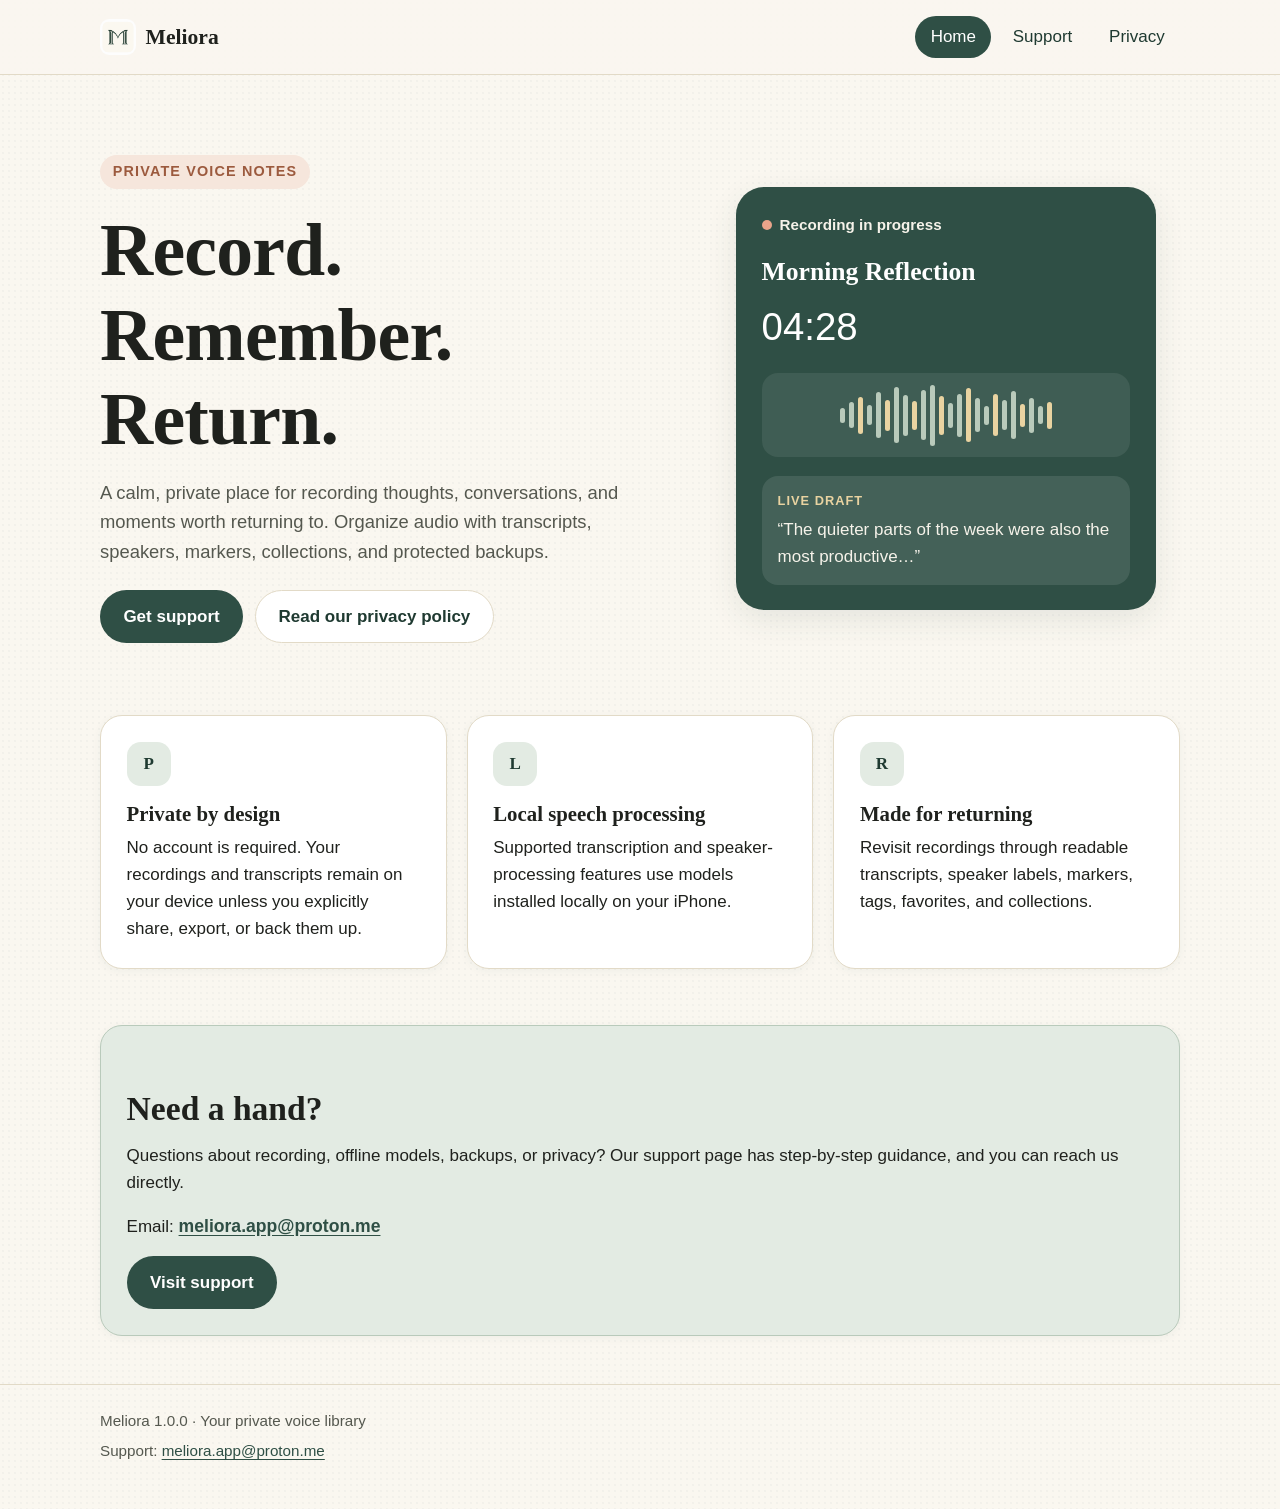
==== index.html @ bd2d9e7c "Publish Meliora privacy and support website" ====
<!doctype html>
<html lang="en">
<head>
  <meta charset="utf-8">
  <meta name="viewport" content="width=device-width, initial-scale=1">
  <title>Meliora: Record. Remember. Return.</title>
  <meta name="description" content="Meliora is a private, offline-first iPhone app for voice recording, local transcription, speaker separation, markers, and protected backups. No account required.">
  <meta name="theme-color" content="#2f4f45">
  <link rel="canonical" href="https://weird-guitar.github.io/meliora-support/">
  <meta property="og:title" content="Meliora: Record. Remember. Return.">
  <meta property="og:description" content="A private, offline-first iPhone app for voice recording, local transcription, and protected backups.">
  <meta property="og:url" content="https://weird-guitar.github.io/meliora-support/">
  <meta property="og:type" content="website">
  <link rel="stylesheet" href="./style.css">
</head>
<body>
  <a class="skip-link" href="#main">Skip to content</a>

  <header class="site-header">
    <div class="container nav">
      <a class="brand" href="./">
        <img src="./assets/meliora-icon.png" alt="" width="36" height="36">
        <span>Meliora</span>
      </a>
      <nav aria-label="Main">
        <ul class="nav-links">
          <li><a href="./" aria-current="page">Home</a></li>
          <li><a href="./support/">Support</a></li>
          <li><a href="./privacy/">Privacy</a></li>
        </ul>
      </nav>
    </div>
  </header>

  <main id="main">
    <div class="container">

      <section class="hero" aria-labelledby="hero-title">
        <div>
          <p class="eyebrow">Private voice notes</p>
          <h1 id="hero-title">Record.<br>Remember.<br>Return.</h1>
          <p class="lede">A calm, private place for recording thoughts, conversations, and moments worth returning to. Organize audio with transcripts, speakers, markers, collections, and protected backups.</p>
          <div class="actions">
            <a class="button primary" href="./support/">Get support</a>
            <a class="button secondary" href="./privacy/">Read our privacy policy</a>
          </div>
        </div>

        <div class="hero-card" role="img" aria-label="Example of the Meliora recording screen with fictional content: Morning Reflection, recording in progress, 4 minutes 28 seconds.">
          <p class="status"><span class="dot" aria-hidden="true"></span>Recording in progress</p>
          <p class="card-title">Morning Reflection</p>
          <p class="timer">04:28</p>
          <div class="waveform" aria-hidden="true">
            <span style="--h: 22%"></span>
            <span style="--h: 38%"></span>
            <span style="--h: 55%"></span>
            <span style="--h: 30%"></span>
            <span style="--h: 68%"></span>
            <span style="--h: 46%"></span>
            <span style="--h: 82%"></span>
            <span style="--h: 60%"></span>
            <span style="--h: 42%"></span>
            <span style="--h: 74%"></span>
            <span style="--h: 90%"></span>
            <span style="--h: 58%"></span>
            <span style="--h: 36%"></span>
            <span style="--h: 64%"></span>
            <span style="--h: 80%"></span>
            <span style="--h: 50%"></span>
            <span style="--h: 28%"></span>
            <span style="--h: 62%"></span>
            <span style="--h: 44%"></span>
            <span style="--h: 70%"></span>
            <span style="--h: 34%"></span>
            <span style="--h: 52%"></span>
            <span style="--h: 26%"></span>
            <span style="--h: 40%"></span>
          </div>
          <div class="live-draft">
            <p class="label">Live Draft</p>
            <p>“The quieter parts of the week were also the most productive…”</p>
          </div>
        </div>
      </section>

      <section class="features" aria-labelledby="features-title">
        <h2 id="features-title" class="visually-hidden">Why Meliora</h2>

        <article class="card">
          <div class="icon" aria-hidden="true">P</div>
          <h3>Private by design</h3>
          <p>No account is required. Your recordings and transcripts remain on your device unless you explicitly share, export, or back them up.</p>
        </article>

        <article class="card">
          <div class="icon" aria-hidden="true">L</div>
          <h3>Local speech processing</h3>
          <p>Supported transcription and speaker-processing features use models installed locally on your iPhone.</p>
        </article>

        <article class="card">
          <div class="icon" aria-hidden="true">R</div>
          <h3>Made for returning</h3>
          <p>Revisit recordings through readable transcripts, speaker labels, markers, tags, favorites, and collections.</p>
        </article>
      </section>

      <section class="card cta" aria-labelledby="cta-title">
        <h2 id="cta-title">Need a hand?</h2>
        <p>Questions about recording, offline models, backups, or privacy? Our support page has step-by-step guidance, and you can reach us directly.</p>
        <p>Email: <a class="mailto" href="mailto:meliora.app@proton.me">meliora.app@proton.me</a></p>
        <div class="actions">
          <a class="button primary" href="./support/">Visit support</a>
        </div>
      </section>

    </div>
  </main>

  <footer class="site-footer">
    <div class="container">
      <p>Meliora 1.0.0 · Your private voice library</p>
      <p>Support: <a href="mailto:meliora.app@proton.me">meliora.app@proton.me</a></p>
    </div>
  </footer>
</body>
</html>
---- style.css ----
:root {
  --cream: #faf7f0;
  --paper: #f3eee2;
  --card: #ffffff;
  --line: #e2dac7;
  --green: #2f4f45;
  --green-deep: #1f3a31;
  --sage: #b9cabb;
  --sage-soft: #e3ebe3;
  --terracotta: #9c5a3e;
  --terracotta-soft: #f6e6dc;
  --amber: #e3b25f;
  --amber-soft: #fbf1d9;
  --ink: #1f211d;
  --muted: #55584f;
  --radius: 22px;
  --shadow: 0 10px 30px rgba(47, 79, 69, 0.10);
  --serif: "Iowan Old Style", Baskerville, Georgia, "Times New Roman", serif;
  --sans: -apple-system, BlinkMacSystemFont, "SF Pro Text", "Segoe UI", sans-serif;
}

*, *::before, *::after { box-sizing: border-box; }

html { -webkit-text-size-adjust: 100%; }

body {
  margin: 0;
  min-height: 100vh;
  font-family: var(--sans);
  font-size: 1.0625rem;
  line-height: 1.6;
  color: var(--ink);
  background-color: var(--cream);
  background-image:
    radial-gradient(rgba(47, 79, 69, 0.035) 1px, transparent 1px);
  background-size: 6px 6px;
}

img { max-width: 100%; height: auto; display: block; }

a { color: var(--green); text-underline-offset: 3px; }
a:hover { color: var(--green-deep); }

a:focus-visible,
button:focus-visible {
  outline: 3px solid var(--green-deep);
  outline-offset: 3px;
  border-radius: 6px;
}

h1, h2, h3 {
  font-family: var(--serif);
  color: var(--ink);
  line-height: 1.15;
  font-weight: 700;
}

h1 { font-size: clamp(2.6rem, 8vw, 4.6rem); margin: 0 0 1rem; letter-spacing: -0.01em; }
h2 { font-size: clamp(1.6rem, 4vw, 2.1rem); margin: 2.4rem 0 0.8rem; }
h3 { font-size: 1.3rem; margin: 0 0 0.5rem; }

p { margin: 0 0 1rem; }

.container {
  width: min(1080px, 100% - 2.5rem);
  margin-inline: auto;
}

.visually-hidden {
  position: absolute !important;
  width: 1px; height: 1px;
  overflow: hidden;
  clip: rect(0 0 0 0);
  white-space: nowrap;
}

.skip-link {
  position: absolute;
  left: 1rem;
  top: -4rem;
  background: var(--green);
  color: #fff;
  padding: 0.6rem 1rem;
  border-radius: 999px;
  z-index: 10;
}
.skip-link:focus { top: 1rem; }

/* Navigation */
.site-header {
  border-bottom: 1px solid var(--line);
  background: rgba(250, 247, 240, 0.92);
}
.nav {
  display: flex;
  flex-wrap: wrap;
  align-items: center;
  justify-content: space-between;
  gap: 0.75rem 1.5rem;
  padding: 1rem 0;
}
.brand {
  display: inline-flex;
  align-items: center;
  gap: 0.6rem;
  text-decoration: none;
  color: var(--ink);
  font-family: var(--serif);
  font-size: 1.35rem;
  font-weight: 700;
}
.brand img { width: 36px; height: 36px; border-radius: 9px; }
.nav-links {
  list-style: none;
  display: flex;
  flex-wrap: wrap;
  gap: 0.4rem;
  margin: 0;
  padding: 0;
}
.nav-links a {
  display: inline-block;
  padding: 0.45rem 0.95rem;
  border-radius: 999px;
  text-decoration: none;
  color: var(--green-deep);
  background: transparent;
  font-weight: 500;
}
.nav-links a:hover { background: var(--sage-soft); }
.nav-links a[aria-current="page"] {
  background: var(--green);
  color: #fff;
}

/* Hero */
.hero {
  display: grid;
  gap: 2.5rem;
  align-items: center;
  padding: 3.5rem 0 2.5rem;
}
.eyebrow {
  display: inline-block;
  font-size: 0.9rem;
  font-weight: 600;
  letter-spacing: 0.08em;
  text-transform: uppercase;
  color: var(--terracotta);
  background: var(--terracotta-soft);
  padding: 0.35rem 0.8rem;
  border-radius: 999px;
  margin-bottom: 1.2rem;
}
.lede {
  font-size: 1.15rem;
  color: var(--muted);
  max-width: 34rem;
}
.actions {
  display: flex;
  flex-wrap: wrap;
  gap: 0.75rem;
  margin-top: 1.5rem;
}
.button {
  display: inline-flex;
  align-items: center;
  justify-content: center;
  min-height: 48px;
  padding: 0.75rem 1.4rem;
  border-radius: 999px;
  font-weight: 600;
  text-decoration: none;
  border: 1px solid transparent;
}
.button.primary {
  background: var(--green);
  color: #ffffff;
}
.button.primary:hover { background: var(--green-deep); color: #ffffff; }
.button.secondary {
  background: var(--card);
  color: var(--green-deep);
  border-color: var(--line);
}
.button.secondary:hover { background: var(--sage-soft); color: var(--green-deep); }

/* App-style recording preview */
.hero-card {
  background: var(--green);
  color: #f6f3ea;
  border-radius: 28px;
  padding: 1.6rem;
  box-shadow: var(--shadow);
  max-width: 420px;
  width: 100%;
  justify-self: center;
}
.status {
  display: flex;
  align-items: center;
  gap: 0.5rem;
  font-size: 0.95rem;
  font-weight: 600;
  margin: 0 0 0.9rem;
  color: #f6f3ea;
}
.dot {
  width: 10px;
  height: 10px;
  border-radius: 50%;
  background: #e9a48a;
  display: inline-block;
}
.card-title {
  font-family: var(--serif);
  font-size: 1.6rem;
  font-weight: 700;
  margin: 0 0 0.2rem;
  color: #ffffff;
}
.timer {
  font-variant-numeric: tabular-nums;
  font-size: 2.4rem;
  font-weight: 300;
  margin: 0 0 1rem;
  color: #ffffff;
}
.waveform {
  display: flex;
  align-items: center;
  justify-content: center;
  gap: 4px;
  height: 84px;
  margin: 0 0 1.2rem;
  padding: 0.5rem;
  background: rgba(255, 255, 255, 0.08);
  border-radius: 16px;
}
.waveform span {
  display: block;
  width: 5px;
  height: var(--h);
  border-radius: 3px;
  background: var(--sage);
}
.waveform span:nth-child(3n) { background: #e9d3a1; }
.live-draft {
  background: rgba(255, 255, 255, 0.10);
  border-radius: 16px;
  padding: 0.9rem 1rem;
}
.live-draft .label {
  font-size: 0.8rem;
  font-weight: 700;
  text-transform: uppercase;
  letter-spacing: 0.08em;
  color: #e9d3a1;
  margin-bottom: 0.3rem;
}
.live-draft p:last-child { margin: 0; color: #f6f3ea; }

/* Cards */
.features {
  display: grid;
  gap: 1.25rem;
  padding: 1rem 0 2rem;
}
.card {
  background: var(--card);
  border: 1px solid var(--line);
  border-radius: var(--radius);
  padding: 1.6rem;
  box-shadow: 0 2px 10px rgba(47, 79, 69, 0.05);
}
.card p:last-child { margin-bottom: 0; }
.card .icon {
  width: 44px;
  height: 44px;
  border-radius: 14px;
  background: var(--sage-soft);
  color: var(--green-deep);
  display: grid;
  place-items: center;
  font-family: var(--serif);
  font-weight: 700;
  margin-bottom: 1rem;
}

.cta {
  margin: 1.5rem 0 3rem;
  background: var(--sage-soft);
  border-color: var(--sage);
}
.cta .actions { margin-top: 1rem; }

/* Content pages */
.page {
  padding: 2.5rem 0 1rem;
}
.page-intro {
  font-size: 1.15rem;
  color: var(--muted);
  max-width: 44rem;
}
.meta {
  font-size: 0.95rem;
  color: var(--muted);
}
.prose {
  max-width: 46rem;
}
.prose ol, .prose ul { padding-left: 1.3rem; }
.prose li { margin-bottom: 0.4rem; }

.callout {
  border-radius: 16px;
  padding: 1rem 1.2rem;
  margin: 1.4rem 0;
  border: 1px solid var(--line);
  background: var(--card);
}
.callout p:last-child { margin-bottom: 0; }
.callout.warning {
  background: var(--terracotta-soft);
  border: 1px solid #d9a58c;
  border-left: 6px solid var(--terracotta);
  color: var(--ink);
}
.callout.note {
  background: var(--amber-soft);
  border: 1px solid #e8cf93;
}
.callout strong { color: var(--ink); }

.mailto {
  font-weight: 600;
  font-size: 1.1rem;
  word-break: break-word;
}

.section-list {
  display: grid;
  gap: 1rem;
  margin-top: 1.5rem;
}
.section-list .card h2 {
  margin: 0 0 0.6rem;
  font-size: 1.45rem;
}

/* Footer */
.site-footer {
  border-top: 1px solid var(--line);
  margin-top: 2rem;
  padding: 1.5rem 0 2.5rem;
  color: var(--muted);
  font-size: 0.95rem;
}
.site-footer p { margin: 0 0 0.35rem; }

/* 404 */
.notfound {
  text-align: center;
  padding: 5rem 0;
}
.notfound .brand-mark {
  width: 84px;
  height: 84px;
  border-radius: 22px;
  margin: 0 auto 1.5rem;
}

/* Wider layouts */
@media (min-width: 860px) {
  .hero {
    grid-template-columns: 1.1fr 0.9fr;
    padding: 5rem 0 3.5rem;
  }
  .features {
    grid-template-columns: repeat(3, 1fr);
  }
  .section-list {
    grid-template-columns: 1fr 1fr;
  }
}

@media (prefers-reduced-motion: no-preference) {
  .card { transition: transform 0.2s ease, box-shadow 0.2s ease; }
  .card:hover { transform: translateY(-2px); box-shadow: var(--shadow); }
  .dot { animation: gentle-pulse 2.4s ease-in-out infinite; }
  @keyframes gentle-pulse {
    0%, 100% { opacity: 1; }
    50% { opacity: 0.45; }
  }
}

@media (prefers-reduced-motion: reduce) {
  *, *::before, *::after {
    animation: none !important;
    transition: none !important;
    scroll-behavior: auto !important;
  }
}
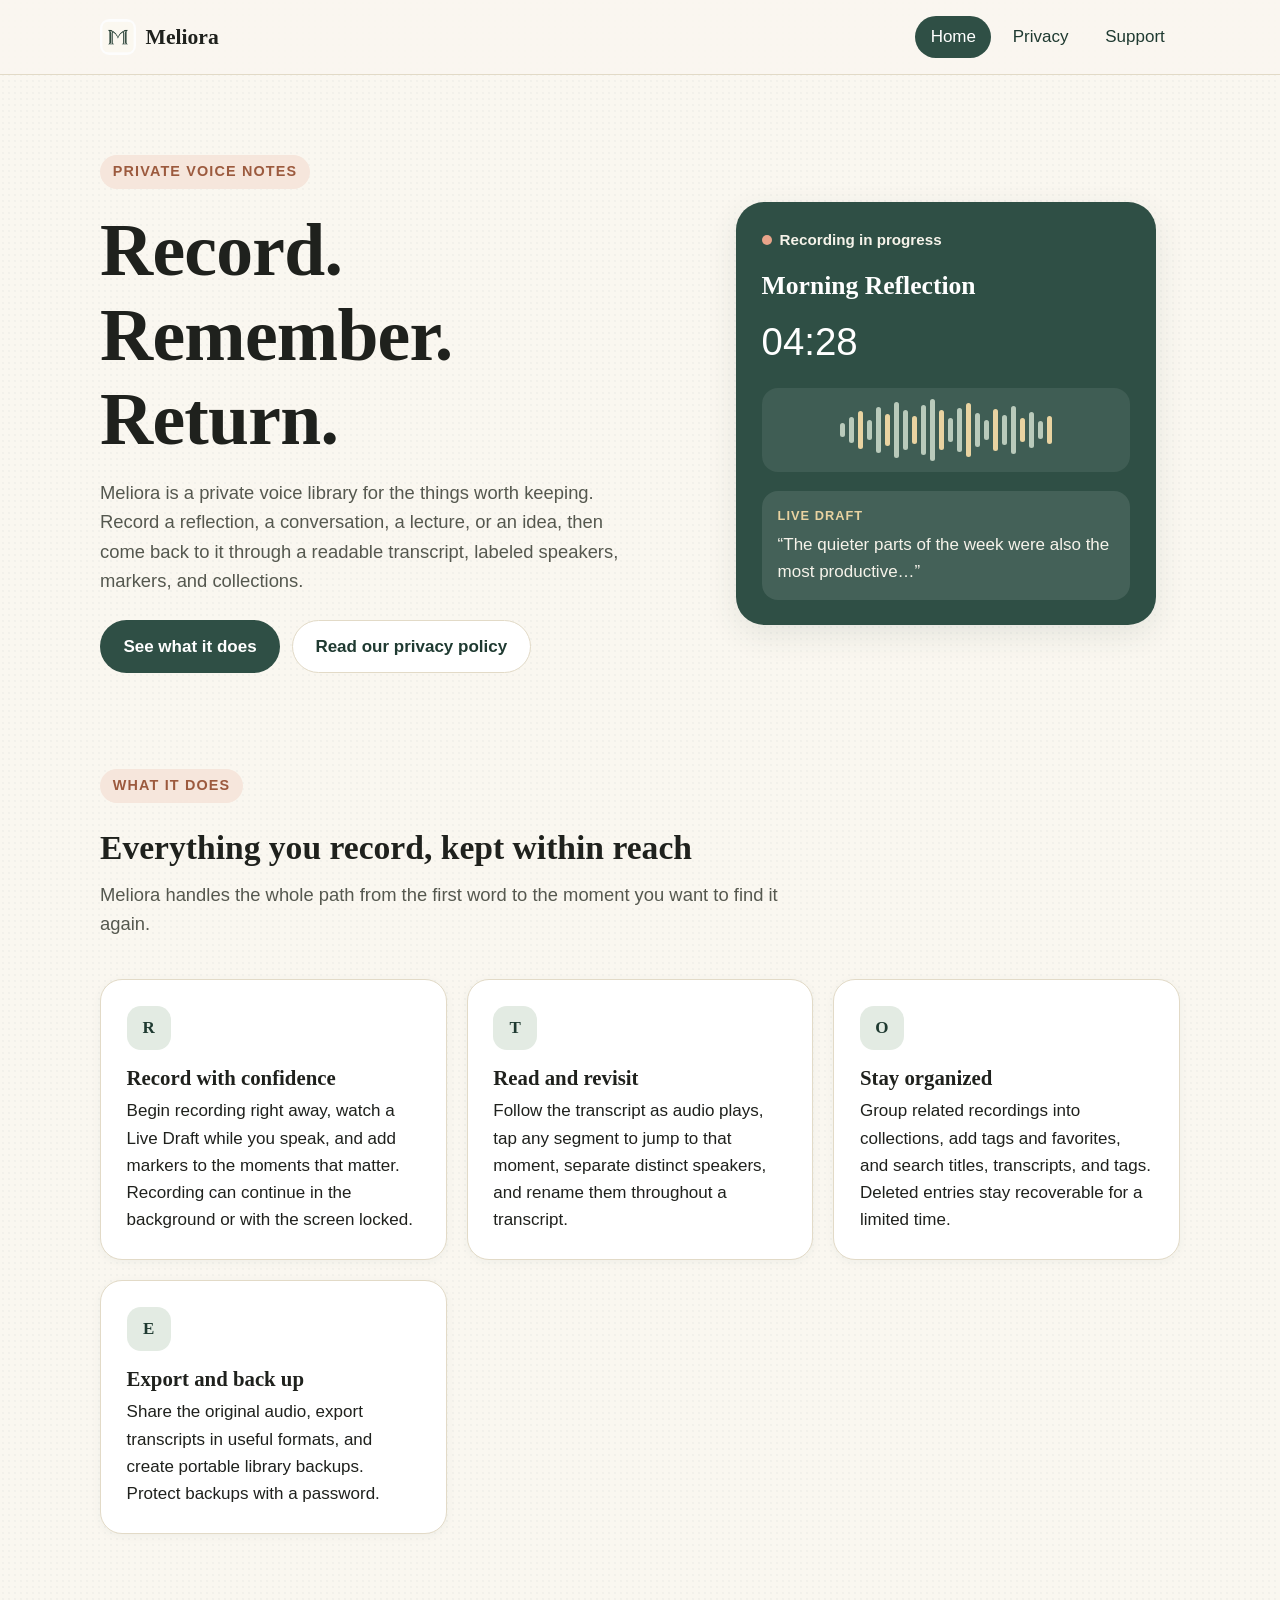
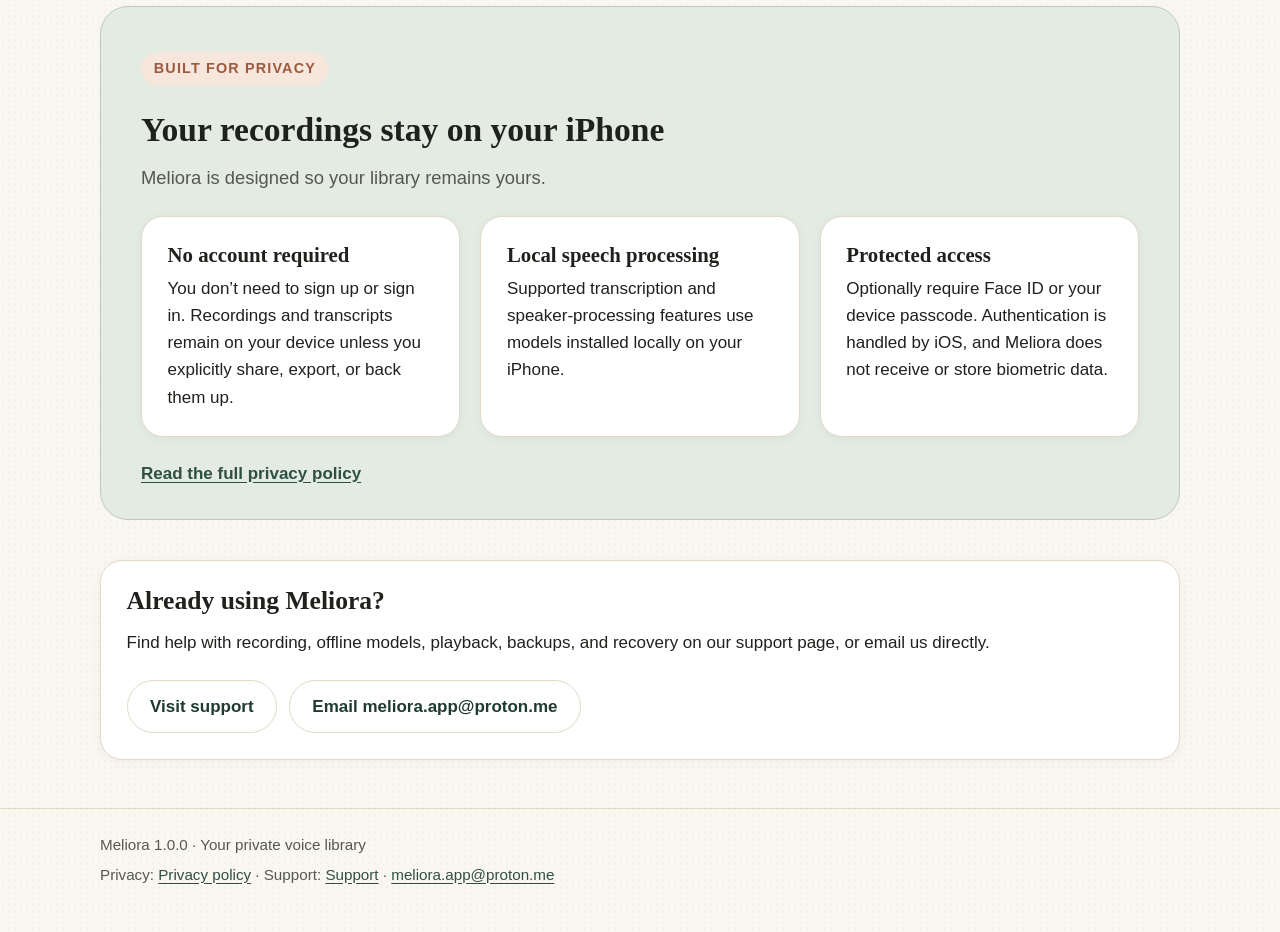
==== commit cdb8199c: "Refine Meliora website homepage" ====
--- a/index.html
+++ b/index.html
@@ -4,11 +4,11 @@
   <meta charset="utf-8">
   <meta name="viewport" content="width=device-width, initial-scale=1">
   <title>Meliora: Record. Remember. Return.</title>
-  <meta name="description" content="Meliora is a private, offline-first iPhone app for voice recording, local transcription, speaker separation, markers, and protected backups. No account required.">
+  <meta name="description" content="Meliora is a private voice library for recording reflections, conversations, and ideas, then returning to them through readable transcripts, speakers, markers, and collections.">
   <meta name="theme-color" content="#2f4f45">
   <link rel="canonical" href="https://weird-guitar.github.io/meliora-support/">
   <meta property="og:title" content="Meliora: Record. Remember. Return.">
-  <meta property="og:description" content="A private, offline-first iPhone app for voice recording, local transcription, and protected backups.">
+  <meta property="og:description" content="A private voice library for recording, transcribing, and returning to the things that matter.">
   <meta property="og:url" content="https://weird-guitar.github.io/meliora-support/">
   <meta property="og:type" content="website">
   <link rel="stylesheet" href="./style.css">
@@ -25,8 +25,8 @@
       <nav aria-label="Main">
         <ul class="nav-links">
           <li><a href="./" aria-current="page">Home</a></li>
+          <li><a href="./privacy/">Privacy</a></li>
           <li><a href="./support/">Support</a></li>
-          <li><a href="./privacy/">Privacy</a></li>
         </ul>
       </nav>
     </div>
@@ -39,9 +39,9 @@
         <div>
           <p class="eyebrow">Private voice notes</p>
           <h1 id="hero-title">Record.<br>Remember.<br>Return.</h1>
-          <p class="lede">A calm, private place for recording thoughts, conversations, and moments worth returning to. Organize audio with transcripts, speakers, markers, collections, and protected backups.</p>
+          <p class="lede">Meliora is a private voice library for the things worth keeping. Record a reflection, a conversation, a lecture, or an idea, then come back to it through a readable transcript, labeled speakers, markers, and collections.</p>
           <div class="actions">
-            <a class="button primary" href="./support/">Get support</a>
+            <a class="button primary" href="#what-meliora-does">See what it does</a>
             <a class="button secondary" href="./privacy/">Read our privacy policy</a>
           </div>
         </div>
@@ -83,34 +83,73 @@
         </div>
       </section>
 
-      <section class="features" aria-labelledby="features-title">
-        <h2 id="features-title" class="visually-hidden">Why Meliora</h2>
+      <section class="showcase" id="what-meliora-does" aria-labelledby="what-title">
+        <div class="section-head">
+          <p class="eyebrow">What it does</p>
+          <h2 id="what-title">Everything you record, kept within reach</h2>
+          <p class="page-intro">Meliora handles the whole path from the first word to the moment you want to find it again.</p>
+        </div>
 
-        <article class="card">
-          <div class="icon" aria-hidden="true">P</div>
-          <h3>Private by design</h3>
-          <p>No account is required. Your recordings and transcripts remain on your device unless you explicitly share, export, or back them up.</p>
-        </article>
+        <div class="features">
+          <article class="card">
+            <div class="icon" aria-hidden="true">R</div>
+            <h3>Record with confidence</h3>
+            <p>Begin recording right away, watch a Live Draft while you speak, and add markers to the moments that matter. Recording can continue in the background or with the screen locked.</p>
+          </article>
 
-        <article class="card">
-          <div class="icon" aria-hidden="true">L</div>
-          <h3>Local speech processing</h3>
-          <p>Supported transcription and speaker-processing features use models installed locally on your iPhone.</p>
-        </article>
+          <article class="card">
+            <div class="icon" aria-hidden="true">T</div>
+            <h3>Read and revisit</h3>
+            <p>Follow the transcript as audio plays, tap any segment to jump to that moment, separate distinct speakers, and rename them throughout a transcript.</p>
+          </article>
 
-        <article class="card">
-          <div class="icon" aria-hidden="true">R</div>
-          <h3>Made for returning</h3>
-          <p>Revisit recordings through readable transcripts, speaker labels, markers, tags, favorites, and collections.</p>
-        </article>
+          <article class="card">
+            <div class="icon" aria-hidden="true">O</div>
+            <h3>Stay organized</h3>
+            <p>Group related recordings into collections, add tags and favorites, and search titles, transcripts, and tags. Deleted entries stay recoverable for a limited time.</p>
+          </article>
+
+          <article class="card">
+            <div class="icon" aria-hidden="true">E</div>
+            <h3>Export and back up</h3>
+            <p>Share the original audio, export transcripts in useful formats, and create portable library backups. Protect backups with a password.</p>
+          </article>
+        </div>
       </section>
 
-      <section class="card cta" aria-labelledby="cta-title">
-        <h2 id="cta-title">Need a hand?</h2>
-        <p>Questions about recording, offline models, backups, or privacy? Our support page has step-by-step guidance, and you can reach us directly.</p>
-        <p>Email: <a class="mailto" href="mailto:meliora.app@proton.me">meliora.app@proton.me</a></p>
+      <section class="privacy-band" aria-labelledby="privacy-title">
+        <div class="section-head">
+          <p class="eyebrow">Built for privacy</p>
+          <h2 id="privacy-title">Your recordings stay on your iPhone</h2>
+          <p class="page-intro">Meliora is designed so your library remains yours.</p>
+        </div>
+
+        <div class="privacy-points">
+          <article class="card">
+            <h3>No account required</h3>
+            <p>You don’t need to sign up or sign in. Recordings and transcripts remain on your device unless you explicitly share, export, or back them up.</p>
+          </article>
+
+          <article class="card">
+            <h3>Local speech processing</h3>
+            <p>Supported transcription and speaker-processing features use models installed locally on your iPhone.</p>
+          </article>
+
+          <article class="card">
+            <h3>Protected access</h3>
+            <p>Optionally require Face ID or your device passcode. Authentication is handled by iOS, and Meliora does not receive or store biometric data.</p>
+          </article>
+        </div>
+
+        <p class="band-link"><a href="./privacy/">Read the full privacy policy</a></p>
+      </section>
+
+      <section class="card returning" aria-labelledby="support-title">
+        <h2 id="support-title">Already using Meliora?</h2>
+        <p>Find help with recording, offline models, playback, backups, and recovery on our support page, or email us directly.</p>
         <div class="actions">
-          <a class="button primary" href="./support/">Visit support</a>
+          <a class="button secondary" href="./support/">Visit support</a>
+          <a class="button secondary" href="mailto:meliora.app@proton.me">Email meliora.app@proton.me</a>
         </div>
       </section>
 
@@ -120,7 +159,7 @@
   <footer class="site-footer">
     <div class="container">
       <p>Meliora 1.0.0 · Your private voice library</p>
-      <p>Support: <a href="mailto:meliora.app@proton.me">meliora.app@proton.me</a></p>
+      <p>Privacy: <a href="./privacy/">Privacy policy</a> · Support: <a href="./support/">Support</a> · <a href="mailto:meliora.app@proton.me">meliora.app@proton.me</a></p>
     </div>
   </footer>
 </body>
--- a/style.css
+++ b/style.css
@@ -403,3 +403,46 @@
     scroll-behavior: auto !important;
   }
 }
+
+/* Homepage sections */
+.showcase, .privacy-band {
+  padding: 2.5rem 0 1rem;
+}
+.section-head {
+  max-width: 44rem;
+  margin-bottom: 1.5rem;
+}
+.section-head h2 {
+  margin-top: 0.4rem;
+}
+.privacy-band {
+  margin-top: 1.5rem;
+  background: var(--sage-soft);
+  border: 1px solid var(--sage);
+  border-radius: 28px;
+  padding: 2.2rem 1.5rem 1.6rem;
+}
+.privacy-points {
+  display: grid;
+  gap: 1.25rem;
+}
+.band-link {
+  margin: 1.4rem 0 0;
+  font-weight: 600;
+}
+.returning {
+  margin: 2.5rem 0 3rem;
+  background: var(--card);
+}
+.returning h2 {
+  margin-top: 0;
+  font-size: 1.6rem;
+}
+@media (min-width: 860px) {
+  .privacy-band {
+    padding: 2.8rem 2.5rem 2rem;
+  }
+  .privacy-points {
+    grid-template-columns: repeat(3, 1fr);
+  }
+}
